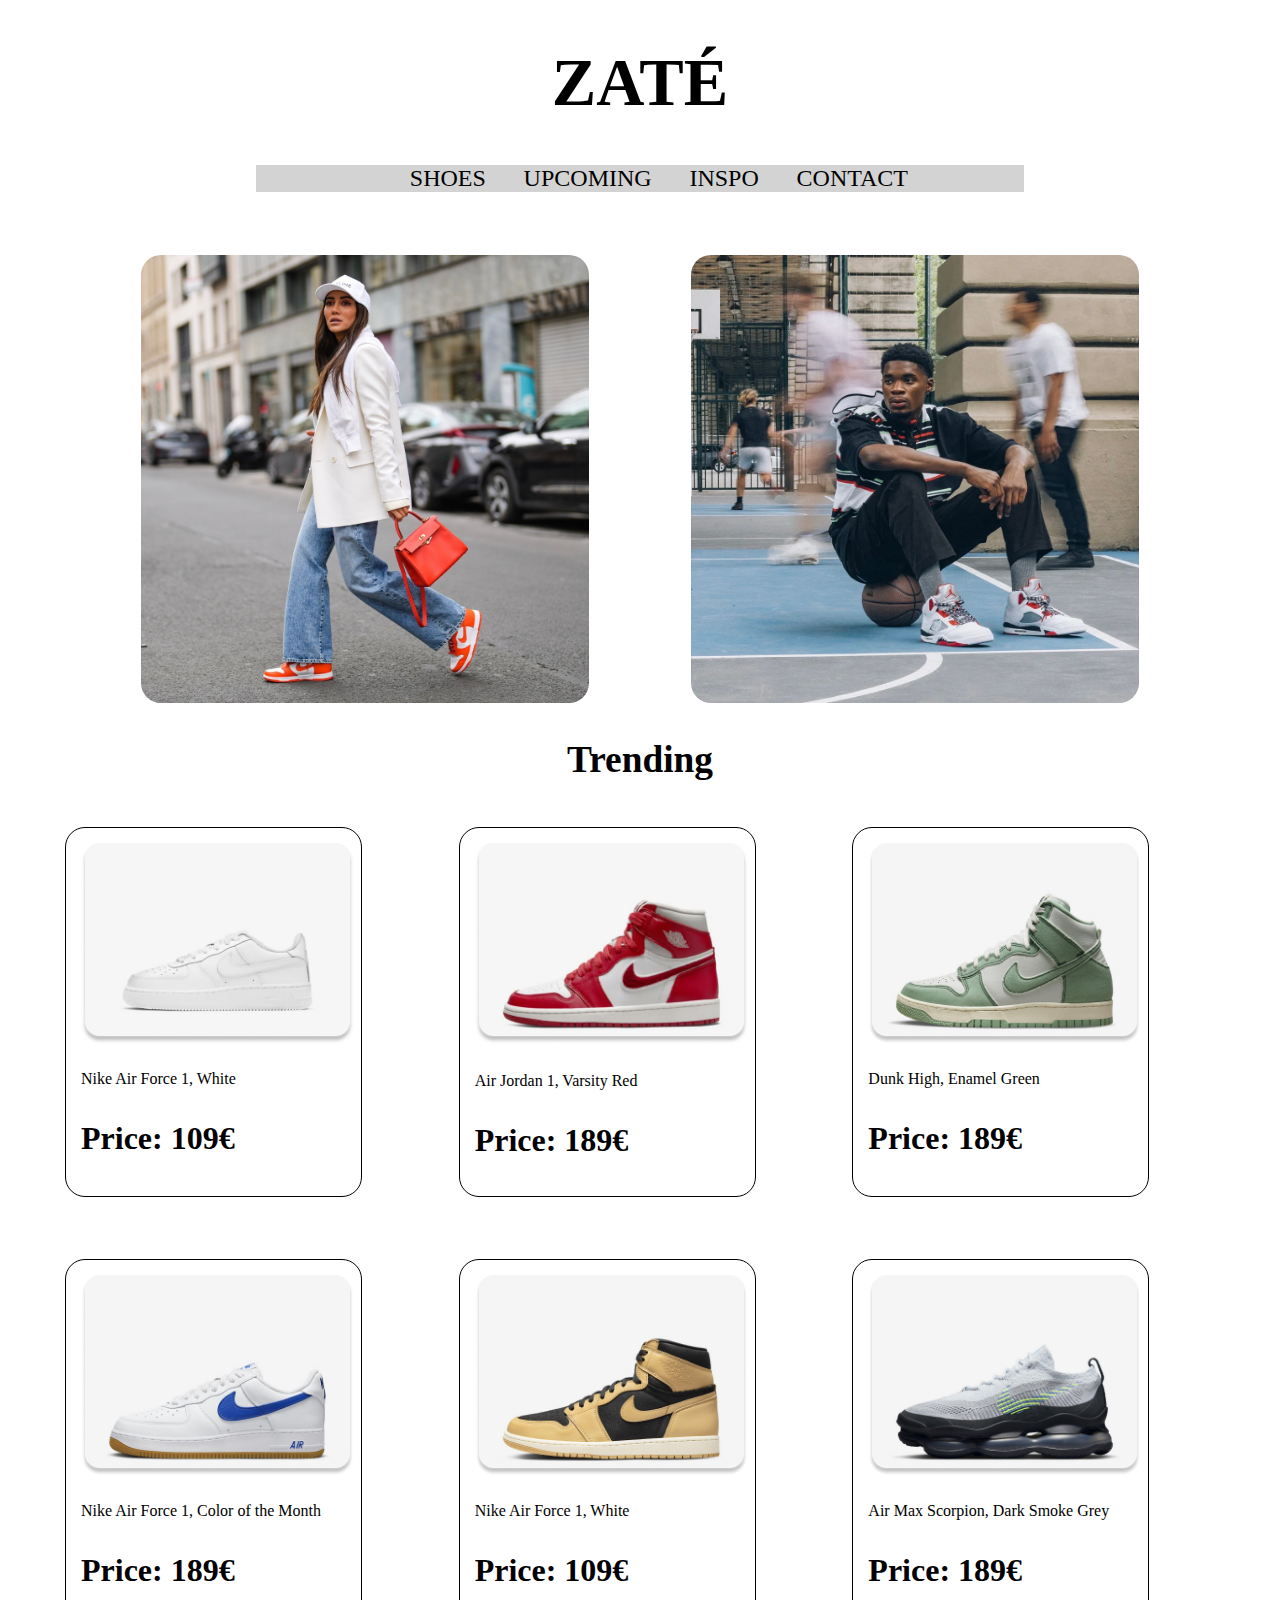
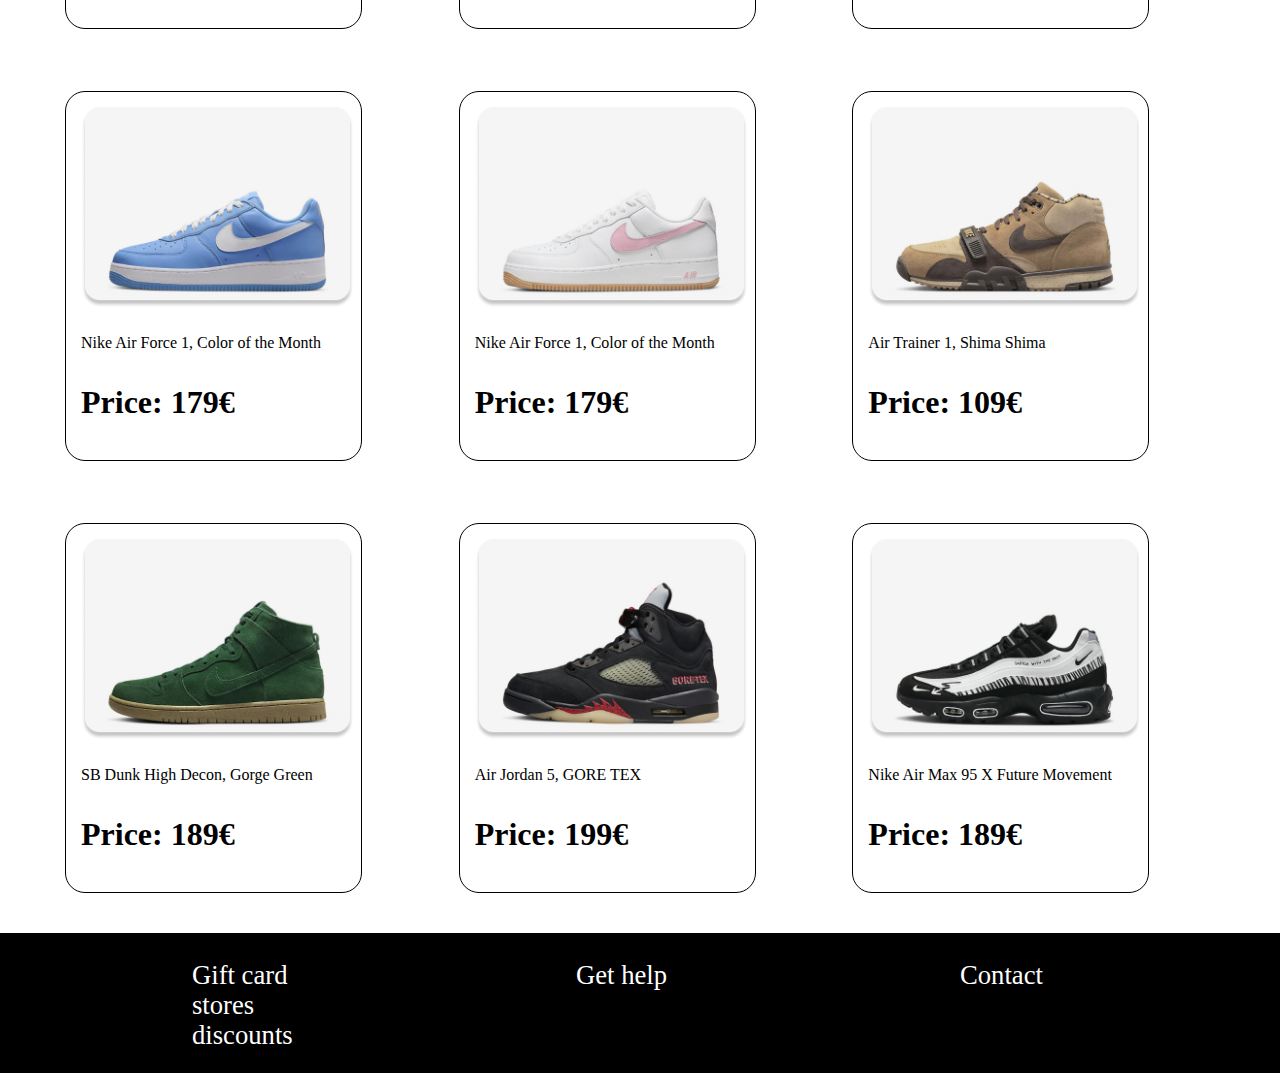
==== index.html @ 2c7d23a1 "Uploading Website" ====
<!DOCTYPE html>
<html lang="en">
  <head>
    <meta charset="UTF-8" />
    <meta http-equiv="X-UA-Compatible" content="IE=edge" />
    <meta name="viewport" content="width=device-width, initial-scale=1.0" />
    <link rel="stylesheet" href="css/index.css" />
    <link rel="stylesheet" href="css/querry.css" />
    <link rel="stylesheet" href="css/global.css" />
    <title>ZATÉ</title>
  </head>
  <body>
    <header>
      <nav>
        <h1 class="logo">ZATÉ</h1>
        <button class="hamburger" style="align-self: baseline">
          <div class="bar"></div>
        </button>
        <div class="navigationbar">
          <a href="#"> SHOES </a>
          <a href="#"> UPCOMING </a>
          <a href="#"> INSPO </a>
          <a href="contact.html"> CONTACT </a>
        </div>
      </nav>
    </header>
    <nav class="mobile-nav">
      <a href="#"> SHOES</a>
      <a href="#"> UPCOMING</a>
      <a href="#"> INSPO</a>
      <a href="contact.html"> CONTACT</a>
    </nav>

    <script>
      const menu_btn = document.querySelector(".hamburger");
      const mobile_menu = document.querySelector(".mobile-nav");

      menu_btn.addEventListener("click", function () {
        menu_btn.classList.toggle("is-active");
        mobile_menu.classList.toggle("is-active");
      });
    </script>

    <main>
      <section>
        <section class="menandwomen">
          <div class="hotpic1">
            <img src="./media/women.jpeg" alt="" class="women" />
          </div>
          <div class="hotpic2">
            <img src="./media/men.jpeg" alt="" class="men" />
          </div>
        </section>
      </section>

      <!--Shoe Section-->

      <h2 class="trending">Trending</h2>
      <div class="grid-container">
        <div class="shoe-card grid-item-1">
          <img
            src="./media/AirForce1White.jpg"
            alt="A profile picture of the Air Force 1 White shoes"
            style="width: 273px; height: 199"
          />
          <div class="Shoe-Title">
            <p>Nike Air Force 1, White</p>
          </div>
          <div class="Text-Price">
            <p>Price: 109€</p>
          </div>
        </div>
        <div class="shoe-card grid-item-2">
          <a href="detail.html">
            <img
              src="./media/AirJordanRed.jpg"
              alt="A profile picture of the Air Jordan Red shoes"
              style="width: 273px; height: 199"
            />
          </a>
          <div class="Shoe-Title">
            <p>Air Jordan 1, Varsity Red</p>
          </div>
          <div class="Text-Price">
            <p>Price: 189€</p>
          </div>
        </div>
        <div class="shoe-card grid-item-3">
          <img
            src="./media/DunkHigh.png"
            alt="A profile picture of the Dunk High, Enamel green shoes"
            style="width: 273px; height: 199"
          />
          <div class="Shoe-Title">
            <p>Dunk High, Enamel Green</p>
          </div>
          <div class="Text-Price">
            <p>Price: 189€</p>
          </div>
        </div>
        <div class="shoe-card grid-item-4">
          <img
            src="./media/Nike Air Force 1, Color of the Month.png"
            alt="A profile picture of the Nike Air Force 1, Color of the Month shoes"
            style="width: 273px; height: 199"
          />
          <div class="Shoe-Title">
            <p>Nike Air Force 1, Color of the Month</p>
          </div>
          <div class="Text-Price">
            <p>Price: 189€</p>
          </div>
        </div>
        <div class="shoe-card grid-item-5">
          <img
            src="./media/Air Jordan 1, Vanchetta Tan.png"
            alt="A profile picture of the Air Force 1 White shoes"
            style="width: 273px; height: 199"
          />
          <div class="Shoe-Title">
            <p>Nike Air Force 1, White</p>
          </div>
          <div class="Text-Price">
            <p>Price: 109€</p>
          </div>
        </div>
        <div class="shoe-card grid-item-6">
          <img
            src="./media/Air Max Scorpion, Dark Smoke Grey.png"
            alt="A profile picture of the Air Max Scorpion, Dark Smoke Grey shoes"
            style="width: 273px; height: 199"
          />
          <div class="Shoe-Title">
            <p>Air Max Scorpion, Dark Smoke Grey</p>
          </div>
          <div class="Text-Price">
            <p>Price: 189€</p>
          </div>
        </div>
        <div class="shoe-card grid-item-7">
          <img
            src="./media/Air Force 1, Color of the Month.png"
            alt="A profile picture of the Nike Air Force 1, Color of the Month shoes"
            style="width: 273px; height: 199"
          />
          <div class="Shoe-Title">
            <p>Nike Air Force 1, Color of the Month</p>
          </div>
          <div class="Text-Price">
            <p>Price: 179€</p>
          </div>
        </div>
        <div class="shoe-card grid-item-8">
          <img
            src="./media/Air Force 1, Color of the Month2.png"
            alt="A profile picture of the Nike Air Force 1, Color of the Month shoes"
            style="width: 273px; height: 199"
          />
          <div class="Shoe-Title">
            <p>Nike Air Force 1, Color of the Month</p>
          </div>
          <div class="Text-Price">
            <p>Price: 179€</p>
          </div>
        </div>
        <div class="shoe-card grid-item-9">
          <img
            src="./media/Air Trainer 1, Shima Shima.png"
            alt="A profile picture of the Air Trainer 1, Shima Shima shoes"
            style="width: 273px; height: 199"
          />
          <div class="Shoe-Title">
            <p>Air Trainer 1, Shima Shima</p>
          </div>
          <div class="Text-Price">
            <p>Price: 109€</p>
          </div>
        </div>
        <div class="shoe-card grid-item-10">
          <img
            src="./media/SB Dunk High Decon, Gorge Green.png"
            alt="A profile picture of the SB Dunk High Decon, Gorge Green shoes"
            style="width: 273px; height: 199"
          />
          <div class="Shoe-Title">
            <p>SB Dunk High Decon, Gorge Green</p>
          </div>
          <div class="Text-Price">
            <p>Price: 189€</p>
          </div>
        </div>
        <div class="shoe-card grid-item-11">
          <img
            src="./media/Air Jordan 5, GORE TEX.png"
            alt="A profile picture of the Air Jordan 5, GORE TEX shoes"
            style="width: 273px; height: 199"
          />
          <div class="Shoe-Title">
            <p>Air Jordan 5, GORE TEX</p>
          </div>
          <div class="Text-Price">
            <p>Price: 199€</p>
          </div>
        </div>
        <div class="shoe-card grid-item-12">
          <img
            src="./media/Nike Air Max 95 X Future Movement.png"
            alt="A profile picture of the Nike Air Max 95 X Future Movement shoes"
            style="width: 273px; height: 199"
          />
          <div class="Shoe-Title">
            <p>Nike Air Max 95 X Future Movement</p>
          </div>
          <div class="Text-Price">
            <p>Price: 189€</p>
          </div>
        </div>
      </div>
    </main>
    <footer>
      <div class="parent">
        <div class="div1"><p>Gift card</p></div>
        <div class="div2"><p>stores</p></div>
        <div class="div3"><p>discounts</p></div>
        <div class="div4"><p>Get help</p></div>
        <div class="div5"><p>Contact</p></div>
      </div>
    </footer>
  </body>
</html>
---- css/index.css ----
body {
    margin: 0px;
  }
  
  main {
    margin-left: 40px;
    margin-right: 40px;
  }
  /*Here is header and navigationbar*/
  
  nav {
    display: flex;
    flex-direction: column;
    justify-content: center;
    align-items: center;
  }
  
  .navigationbar {
    margin-bottom: 7vh;
    background-color: lightgrey;
    display: flex;
    justify-content: center;
    align-items: center;
    width: 60vw;
    text-indent: 1cm;
  }
  
  a {
    color: black;
    text-decoration: none;
    font-family: "Inria Serif";
    font-size: 18pt;
    transition: font-weight 0.2s;
  }
  
  a:hover {
    font-weight: bold;
    color: #0288d1;
  }
  
  .hamburger {
    position: relative;
    display: block;
    width: 45px;
    cursor: pointer;
    margin-left: 50px;
    margin-bottom: 50px;
    z-index: 100;
  
    appearance: none;
    background: none;
    outline: none;
    border: none;
  }
  
  .hamburger .bar,
  .hamburger:after,
  .hamburger:before {
    content: "";
    display: block;
    width: 100%;
    height: 5px;
    background-color: black;
    margin: 6px 0px;
    transition: 0.4s;
  }
  
  .hamburger.is-active:before {
    transform: rotate(-45deg) translate(-8px, 6px);
  }
  
  .hamburger.is-active:after {
    transform: rotate(45deg) translate(-9px, -8px);
  }
  
  .hamburger.is-active .bar {
    opacity: 0;
  }
  
  .mobile-nav {
    position: fixed;
    top: 0;
    right: 100%;
    width: 100%;
    min-height: 100vh;
    display: block;
    z-index: 98;
    background-color: white;
    padding-top: 120px;
    transition: 0.4s;
  }
  
  .mobile-nav.is-active {
    right: 0;
  }
  
  .mobile-nav a {
    display: block;
    width: 100%;
    max-width: 200px;
    margin: 0 auto 16px;
    text-align: center;
    padding: 12px 16px;
    background-color: lightgrey;
  
    color: black;
    text-decoration: none;
    font-family: "Inria Serif";
    font-size: 18pt;
  }
  
  .mobile-nav a:hover {
    font-weight: bold;
    color: #0288d1;
  }
  
  @media (max-width: 987px) {
    .navigationbar {
      display: none;
    }
  }
  
  @media (min-width: 986px) {
    .mobile-nav {
      display: none;
    }
  
    .hamburger {
      display: none;
    }
  }
  
  /* Here is hot right now section*/
  
  .trending {
    font-family: "Inria Serif";
    font-size: 28pt;
    text-align: center;
  }
  
  .menandwomen {
    display: flex;
    justify-content: space-evenly;
  }
  .hotpic1 .hotpic2 {
    -moz-outline-radius: 20;
  }
  
  .women {
    width: 35vw;
    height: 35vw;
    border-radius: 20px;
  }
  .men {
    width: 35vw;
    height: 35vw;
    border-radius: 20px;
  }
  
  /* Here is the Shoe Section */
  .grid-container {
    margin: 25px 10px;
    display: grid;
    grid-template-columns: 1fr 1fr 1fr 1fr;
    gap: 1px;
  }
  
  .Shoe-Title {
    font-family: "Inria Serif";
    font-size: 16px;
    text-align: left;
    margin-top: 22px;
    margin-bottom: 22px;
  }
  
  .shoe-card {
    position: absolute;
    width: 265px;
    height: 338px;
  
    padding: 15px 15px;
    background-color: white;
    border-color: black;
    border-style: solid;
    border-width: 1px;
    border-radius: 20px;
    margin: 15px;
    position: relative;
    overflow: hidden;
    text-align: center;
  }
  .Text-Price {
    margin-top: 22px;
    margin-bottom: 21px;
    font-weight: bold;
    font-family: "Inria Serif";
    font-size: 32px;
    text-align: left;
  }
---- css/querry.css ----
@media only screen and (min-width: 1280px) {
    .grid-container {
      row-gap: 2em;
      grid-template-columns: repeat(4, 1fr);
    }
    a {
      font-size: 19pt;
    }
    .box-container {
      row-gap: 2em;
      grid-template-columns: 50% 50%;
    }
  }
  
  @media only screen and (max-width: 1280px) {
    .grid-container {
      grid-template-columns: repeat(3, 1fr);
    }
    a {
      font-size: 18pt;
    }
    .box-container {
      row-gap: 2em;
    }
  }
  
  @media only screen and (max-width: 950px) {
    .grid-container {
      grid-template-columns: repeat(2, 1fr);
    }
    a {
      font-size: 17pt;
    }
    .box-container {
      row-gap: 2em;
      grid-template-columns: 100%;
    }
  }
  
  @media only screen and (max-width: 640px) {
    .grid-container {
      grid-template-columns: 1fr;
    }
    a {
      font-size: 16pt;
    }
    .box-container {
      row-gap: 2em;
      grid: template columns 100%;
    }
  }
---- css/global.css ----
.logo {
    font-size: 50pt;
    text-align: center;
    font-family: "Inria Serif";
  }
  
  
  /*Footer Section*/
  
  footer {
    width: 100%;
    height: 140px;
    background-color: black;
    font-size: 20pt;
    font-family: "Inria Serif";
    color: white;
  }
  
  .parent {
    display: grid;
    grid-template-columns: 15% 30% 30% 25%;
    grid-template-rows: 30px 30px 30px 50px;
    grid-column-gap: 0px;
    grid-row-gap: 0px;
  }
  
  .div1 {
    grid-area: 1 / 2 / 2 / 3;
  }
  .div2 {
    grid-area: 2 / 2 / 3 / 3;
  }
  .div3 {
    grid-area: 3 / 2 / 4 / 3;
  }
  .div4 {
    grid-area: 1 / 3 / 2 / 4;
  }
  .div5 {
    grid-area: 1 / 4 / 2 / 5;
  }
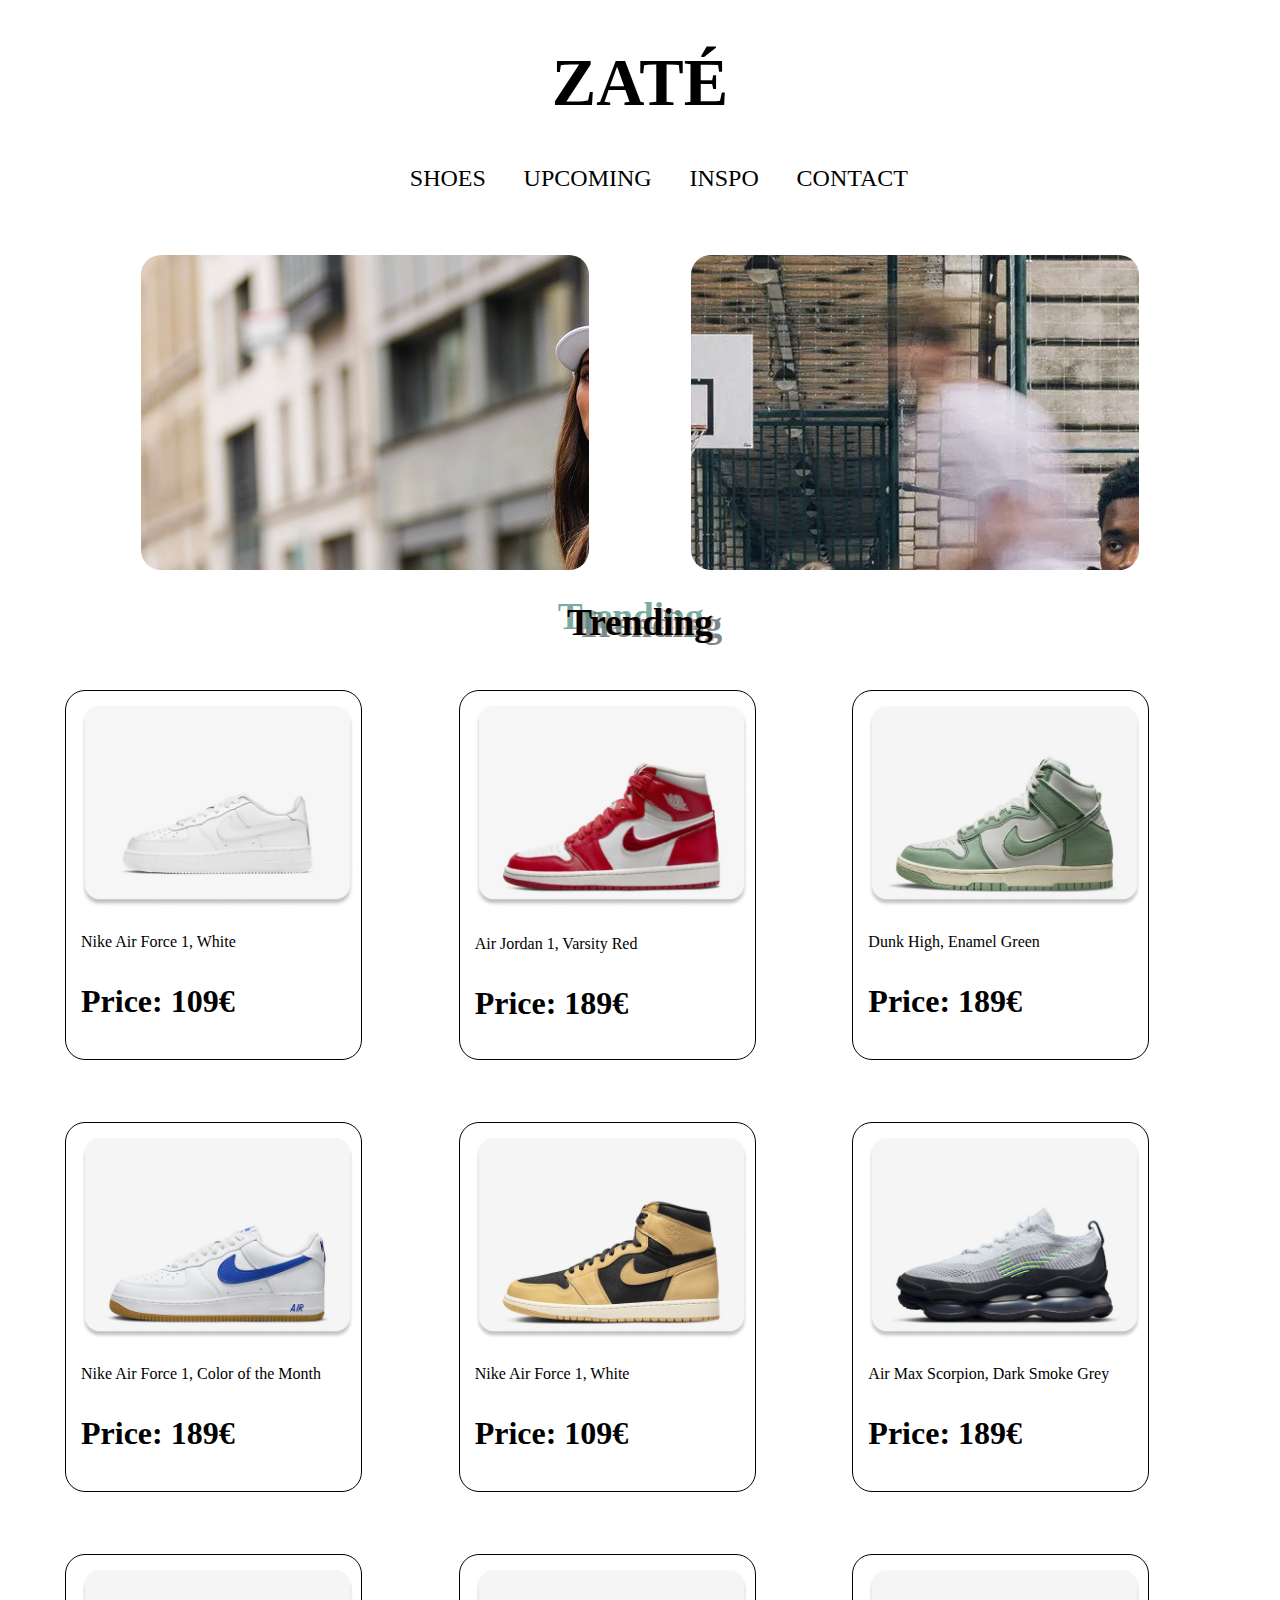
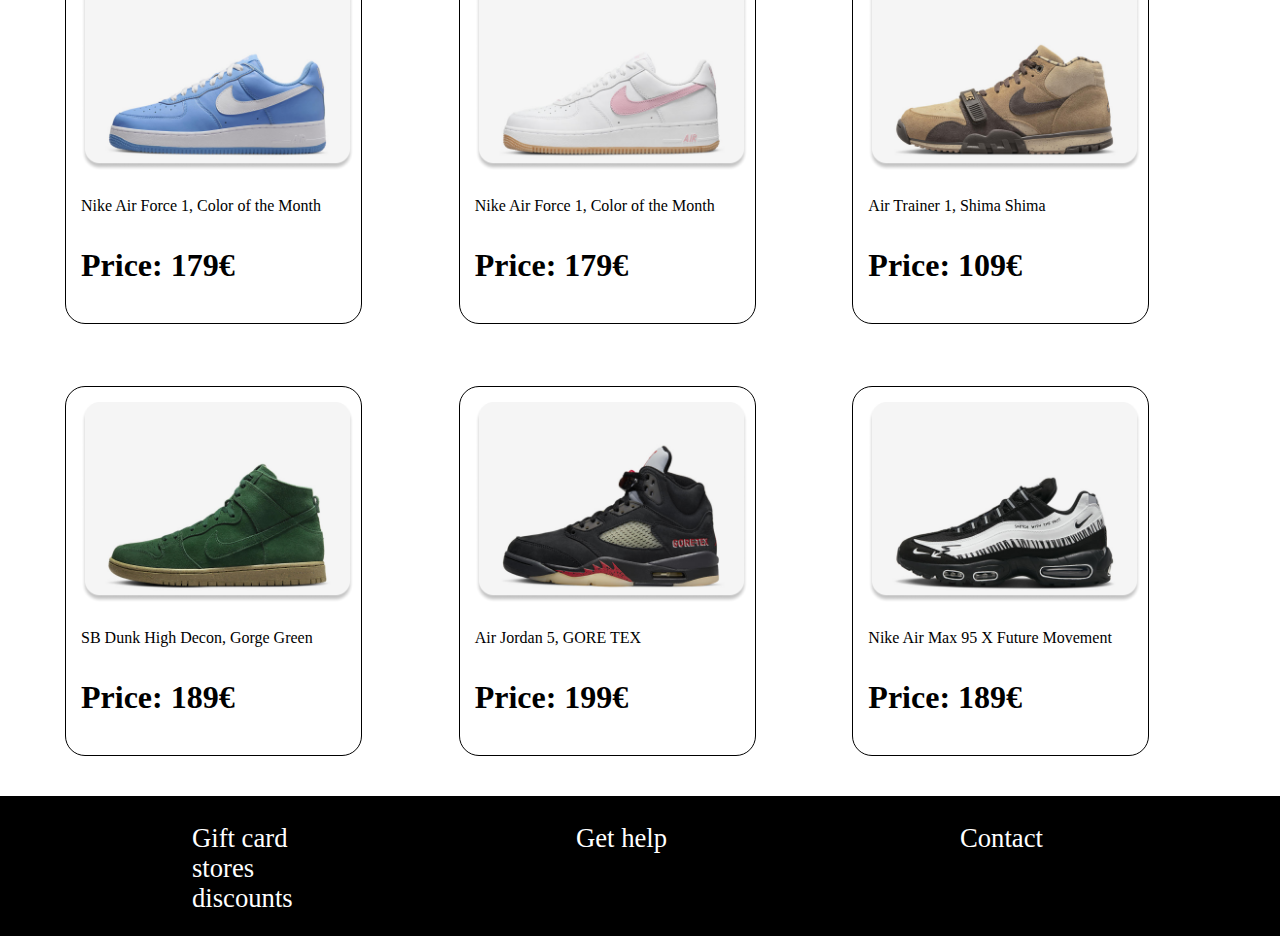
==== commit 862b3eb9: "ow" ====
--- a/index.html
+++ b/index.html
@@ -45,10 +45,10 @@
       <section>
         <section class="menandwomen">
           <div class="hotpic1">
-            <img src="./media/women.jpeg" alt="" class="women" />
+            <div class="womean"></div>
           </div>
           <div class="hotpic2">
-            <img src="./media/men.jpeg" alt="" class="men" />
+            <div class="mean"></div>
           </div>
         </section>
       </section>
--- a/css/index.css
+++ b/css/index.css
@@ -1,200 +1,288 @@
 body {
-    margin: 0px;
-  }
-  
-  main {
-    margin-left: 40px;
-    margin-right: 40px;
-  }
-  /*Here is header and navigationbar*/
-  
-  nav {
-    display: flex;
-    flex-direction: column;
-    justify-content: center;
-    align-items: center;
-  }
-  
+  margin: 0px;
+}
+
+main {
+  margin-left: 40px;
+  margin-right: 40px;
+}
+/*Here is header and navigationbar*/
+
+nav {
+  display: flex;
+  flex-direction: column;
+  justify-content: center;
+  align-items: center;
+}
+
+.navigationbar {
+  margin-bottom: 7vh;
+  background-color: white;
+  display: flex;
+  justify-content: center;
+  align-items: center;
+  width: 60vw;
+  text-indent: 1cm;
+}
+
+a {
+  color: black;
+  text-decoration: none;
+  font-family: "Inria Serif";
+  font-size: 18pt;
+  transition: font-weight 0.2s;
+}
+
+a:hover {
+  font-weight: bold;
+  color: #0288d1;
+}
+
+.hamburger {
+  position: relative;
+  display: block;
+  width: 45px;
+  cursor: pointer;
+  margin-left: 50px;
+  margin-bottom: 50px;
+  z-index: 100;
+
+  appearance: none;
+  background: none;
+  outline: none;
+  border: none;
+}
+
+.hamburger .bar,
+.hamburger:after,
+.hamburger:before {
+  content: "";
+  display: block;
+  width: 100%;
+  height: 5px;
+  background-color: black;
+  margin: 6px 0px;
+  transition: 0.4s;
+}
+
+.hamburger.is-active:before {
+  transform: rotate(-45deg) translate(-8px, 6px);
+}
+
+.hamburger.is-active:after {
+  transform: rotate(45deg) translate(-9px, -8px);
+}
+
+.hamburger.is-active .bar {
+  opacity: 0;
+}
+
+.mobile-nav {
+  position: fixed;
+  top: 0;
+  right: 100%;
+  width: 100%;
+  min-height: 100vh;
+  display: block;
+  z-index: 98;
+  background-color: white;
+  padding-top: 120px;
+  transition: 0.4s;
+}
+
+.mobile-nav.is-active {
+  right: 0;
+}
+
+.mobile-nav a {
+  display: block;
+  width: 100%;
+  max-width: 200px;
+  margin: 0 auto 16px;
+  text-align: center;
+  padding: 12px 16px;
+  background-color: white;
+
+  color: black;
+  text-decoration: none;
+  font-family: "Inria Serif";
+  font-size: 18pt;
+}
+
+.mobile-nav a:hover {
+  font-weight: bold;
+  color: #0288d1;
+}
+
+@media (max-width: 987px) {
   .navigationbar {
-    margin-bottom: 7vh;
-    background-color: lightgrey;
-    display: flex;
-    justify-content: center;
-    align-items: center;
-    width: 60vw;
-    text-indent: 1cm;
-  }
-  
-  a {
-    color: black;
-    text-decoration: none;
-    font-family: "Inria Serif";
-    font-size: 18pt;
-    transition: font-weight 0.2s;
-  }
-  
-  a:hover {
-    font-weight: bold;
-    color: #0288d1;
-  }
-  
+    display: none;
+  }
+}
+
+@media (min-width: 988px) {
+  .mobile-nav {
+    display: none;
+  }
+
   .hamburger {
-    position: relative;
-    display: block;
-    width: 45px;
-    cursor: pointer;
-    margin-left: 50px;
-    margin-bottom: 50px;
-    z-index: 100;
-  
-    appearance: none;
-    background: none;
-    outline: none;
-    border: none;
-  }
-  
-  .hamburger .bar,
-  .hamburger:after,
-  .hamburger:before {
-    content: "";
-    display: block;
-    width: 100%;
-    height: 5px;
-    background-color: black;
-    margin: 6px 0px;
-    transition: 0.4s;
-  }
-  
-  .hamburger.is-active:before {
-    transform: rotate(-45deg) translate(-8px, 6px);
-  }
-  
-  .hamburger.is-active:after {
-    transform: rotate(45deg) translate(-9px, -8px);
-  }
-  
-  .hamburger.is-active .bar {
-    opacity: 0;
-  }
-  
-  .mobile-nav {
-    position: fixed;
-    top: 0;
-    right: 100%;
-    width: 100%;
-    min-height: 100vh;
-    display: block;
-    z-index: 98;
-    background-color: white;
-    padding-top: 120px;
-    transition: 0.4s;
-  }
-  
-  .mobile-nav.is-active {
-    right: 0;
-  }
-  
-  .mobile-nav a {
-    display: block;
-    width: 100%;
-    max-width: 200px;
-    margin: 0 auto 16px;
-    text-align: center;
-    padding: 12px 16px;
-    background-color: lightgrey;
-  
-    color: black;
-    text-decoration: none;
-    font-family: "Inria Serif";
-    font-size: 18pt;
-  }
-  
-  .mobile-nav a:hover {
-    font-weight: bold;
-    color: #0288d1;
-  }
-  
-  @media (max-width: 987px) {
-    .navigationbar {
-      display: none;
-    }
-  }
-  
-  @media (min-width: 986px) {
-    .mobile-nav {
-      display: none;
-    }
-  
-    .hamburger {
-      display: none;
-    }
-  }
-  
-  /* Here is hot right now section*/
-  
-  .trending {
-    font-family: "Inria Serif";
-    font-size: 28pt;
-    text-align: center;
-  }
-  
-  .menandwomen {
-    display: flex;
-    justify-content: space-evenly;
-  }
-  .hotpic1 .hotpic2 {
-    -moz-outline-radius: 20;
-  }
-  
-  .women {
-    width: 35vw;
-    height: 35vw;
-    border-radius: 20px;
-  }
-  .men {
-    width: 35vw;
-    height: 35vw;
-    border-radius: 20px;
-  }
-  
-  /* Here is the Shoe Section */
-  .grid-container {
-    margin: 25px 10px;
-    display: grid;
-    grid-template-columns: 1fr 1fr 1fr 1fr;
-    gap: 1px;
-  }
-  
-  .Shoe-Title {
-    font-family: "Inria Serif";
-    font-size: 16px;
-    text-align: left;
-    margin-top: 22px;
-    margin-bottom: 22px;
-  }
-  
-  .shoe-card {
-    position: absolute;
-    width: 265px;
-    height: 338px;
-  
-    padding: 15px 15px;
-    background-color: white;
-    border-color: black;
-    border-style: solid;
-    border-width: 1px;
-    border-radius: 20px;
-    margin: 15px;
-    position: relative;
-    overflow: hidden;
-    text-align: center;
-  }
-  .Text-Price {
-    margin-top: 22px;
-    margin-bottom: 21px;
-    font-weight: bold;
-    font-family: "Inria Serif";
-    font-size: 32px;
-    text-align: left;
-  }
-  +    display: none;
+  }
+}
+
+/* Here is hot right now section*/
+
+.trending {
+  font-family: "Inria Serif";
+  font-size: 28pt;
+  text-align: center;
+  text-shadow: 0.05em 0 0 rgba(208, 148, 122, 0.75),
+    -0.25em -0.15em 0 rgba(81, 144, 133, 0.75),
+    0.25em 0.05em 0 rgba(79, 96, 104, 0.75);
+
+  animation: trendingGlitch 1500ms infinite;
+}
+
+@keyframes trendingGlitch {
+  0% {
+    text-shadow: 0.1em 0 0 rgba(208, 148, 122, 0.75),
+      -0.05em -0.1em 0 rgba(81, 144, 133, 0.75),
+      -0.05em 0.1em 0 rgba(79, 96, 104, 0.75);
+  }
+  14% {
+    text-shadow: 0.1em 0 0 rgba(208, 148, 122, 0.75),
+      -0.05em -0.1em 0 rgba(81, 144, 133, 0.75),
+      -0.05em 0.1em 0 rgba(79, 96, 104, 0.75);
+  }
+  15% {
+    text-shadow: -0.1em -0.05em 0 rgba(208, 148, 122, 0.75),
+      0.05em 0.05em 0 rgba(81, 144, 133, 0.75),
+      -0.1em -0.1em 0 rgba(79, 96, 104, 0.75);
+  }
+  49% {
+    text-shadow: -0.1em -0.05em 0 rgba(208, 148, 122, 0.75),
+      0.05em 0.05em 0 rgba(81, 144, 133, 0.75),
+      -0.1em -0.1em 0 rgba(79, 96, 104, 0.75);
+  }
+  50% {
+    text-shadow: 0.05em 0.1em 0 rgba(208, 148, 122, 0.75),
+      0.1em 0em 0 rgba(81, 144, 133, 0.75), 0 -0.1em 0 rgba(79, 96, 104, 0.75);
+  }
+  99% {
+    text-shadow: 0.05em 0.1em 0 rgba(208, 148, 122, 0.75),
+      0.1em 0em 0 rgba(81, 144, 133, 0.75), 0 -0.1em 0 rgba(79, 96, 104, 0.75);
+  }
+  100% {
+    text-shadow: -0.05em 0.1em 0 rgba(208, 148, 122, 0.75),
+      0.1em 0 0 rgba(81, 144, 133, 0.75), 0 -0.1em 0 rgba(79, 96, 104, 0.75);
+  }
+}
+
+.menandwomen {
+  display: flex;
+  justify-content: space-evenly;
+}
+.hotpic1 {
+  -moz-outline-radius: 20;
+  background: url(/media/women.jpeg);
+  animation: slideWoman 10s infinite;
+  width: 35vw;
+  height: 35vh;
+  border-radius: 20px;
+}
+.hotpic2 {
+  -moz-outline-radius: 20;
+  background: url(/media/men.jpeg);
+  animation: slideMan 10s infinite;
+  width: 35vw;
+  height: 35vh;
+  border-radius: 20px;
+}
+
+.woman {
+  width: 35vw;
+  height: 35vh;
+  border-radius: 20px;
+  animation: slideWoman 10s infinite;
+  animation-iteration-count: infinite;
+}
+
+.man {
+  width: 35vw;
+  height: 35vh;
+  border-radius: 20px;
+  animation: slideMan 10s infinite;
+  animation-iteration-count: infinite;
+}
+
+@keyframes slideWoman {
+  0% {
+    background: url(/media/woman.jpeg);
+    background-size: calc(50vh 35vw);
+  }
+  50% {
+    background: url(/media/woman2.jpeg);
+    background-size: calc(50vh 35vw);
+  }
+  100% {
+    background-image: url(/media/woman3.jpeg);
+    background-size: calc(50vh 35vw);
+  }
+}
+
+@keyframes slideMan {
+  0% {
+    background-image: url(/media/man.jpeg);
+    background-size: calc(50vh 35vw);
+  }
+  50% {
+    background-image: url(/media/man2.jpeg);
+    background-size: calc(50vh 35vw);
+  }
+  100% {
+    background-image: url(/media/man3.jpeg);
+    background-size: calc(50vh 35vw);
+  }
+}
+
+/* Here is the Shoe Section */
+.grid-container {
+  margin: 25px 10px;
+  display: grid;
+  grid-template-columns: 1fr 1fr 1fr 1fr;
+  justify-content: center;
+  gap: 1px;
+}
+
+.Shoe-Title {
+  font-family: "Inria Serif";
+  font-size: 16px;
+  text-align: left;
+  margin-top: 22px;
+  margin-bottom: 22px;
+}
+
+.shoe-card {
+  position: absolute;
+  width: 265px;
+  height: 338px;
+
+  padding: 15px 15px;
+  background-color: white;
+  border-color: black;
+  border-style: solid;
+  border-width: 1px;
+  border-radius: 20px;
+  margin: 15px;
+  position: relative;
+  overflow: hidden;
+  text-align: center;
+}
+.Text-Price {
+  margin-top: 22px;
+  margin-bottom: 21px;
+  font-weight: bold;
+  font-family: "Inria Serif";
+  font-size: 32px;
+  text-align: left;
+}
--- a/css/querry.css
+++ b/css/querry.css
@@ -1,52 +1,59 @@
 @media only screen and (min-width: 1280px) {
-    .grid-container {
-      row-gap: 2em;
-      grid-template-columns: repeat(4, 1fr);
-    }
-    a {
-      font-size: 19pt;
-    }
-    .box-container {
-      row-gap: 2em;
-      grid-template-columns: 50% 50%;
-    }
+  .grid-container {
+    row-gap: 2em;
+    grid-template-columns: repeat(4, 1fr);
   }
-  
-  @media only screen and (max-width: 1280px) {
-    .grid-container {
-      grid-template-columns: repeat(3, 1fr);
-    }
-    a {
-      font-size: 18pt;
-    }
-    .box-container {
-      row-gap: 2em;
-    }
+  .box-container {
+    row-gap: 2em;
+    grid-template-columns: 50% 50%;
   }
-  
-  @media only screen and (max-width: 950px) {
-    .grid-container {
-      grid-template-columns: repeat(2, 1fr);
-    }
-    a {
-      font-size: 17pt;
-    }
-    .box-container {
-      row-gap: 2em;
-      grid-template-columns: 100%;
-    }
+  .buttonnn {
+    width: 20%;
+    height: 2%;
+    margin: 20px 0% 1% 60%;
   }
-  
-  @media only screen and (max-width: 640px) {
-    .grid-container {
-      grid-template-columns: 1fr;
-    }
-    a {
-      font-size: 16pt;
-    }
-    .box-container {
-      row-gap: 2em;
-      grid: template columns 100%;
-    }
+}
+
+@media only screen and (max-width: 1280px) {
+  .grid-container {
+    grid-template-columns: repeat(3, 1fr);
   }
-  +  .box-container {
+    row-gap: 2em;
+  }
+  .buttonnn {
+    width: 20%;
+    height: 2%;
+    margin: 20px 0% 1% 60%;
+  }
+}
+
+@media only screen and (max-width: 950px) {
+  .grid-container {
+    grid-template-columns: repeat(2, 1fr);
+  }
+  .box-container {
+    row-gap: 2em;
+    grid-template-columns: 100%;
+  }
+  .buttonnn {
+    width: 40%;
+    height: 4%;
+    margin: 20px 0% 1% 60%;
+  }
+}
+
+@media only screen and (max-width: 640px) {
+  .grid-container {
+    grid-template-columns: 1fr;
+  }
+  .box-container {
+    row-gap: 2em;
+    grid: template columns 100%;
+  }
+  .buttonnn {
+    width: 40%;
+    height: 4%;
+    margin: 20px 0% 1% 60%;
+  }
+}
--- a/css/global.css
+++ b/css/global.css
@@ -1,42 +1,40 @@
 .logo {
-    font-size: 50pt;
-    text-align: center;
-    font-family: "Inria Serif";
-  }
-  
-  
-  /*Footer Section*/
-  
-  footer {
-    width: 100%;
-    height: 140px;
-    background-color: black;
-    font-size: 20pt;
-    font-family: "Inria Serif";
-    color: white;
-  }
-  
-  .parent {
-    display: grid;
-    grid-template-columns: 15% 30% 30% 25%;
-    grid-template-rows: 30px 30px 30px 50px;
-    grid-column-gap: 0px;
-    grid-row-gap: 0px;
-  }
-  
-  .div1 {
-    grid-area: 1 / 2 / 2 / 3;
-  }
-  .div2 {
-    grid-area: 2 / 2 / 3 / 3;
-  }
-  .div3 {
-    grid-area: 3 / 2 / 4 / 3;
-  }
-  .div4 {
-    grid-area: 1 / 3 / 2 / 4;
-  }
-  .div5 {
-    grid-area: 1 / 4 / 2 / 5;
-  }
-  +  font-size: 50pt;
+  text-align: center;
+  font-family: "Inria Serif";
+}
+
+/*Footer Section*/
+
+footer {
+  width: 100%;
+  height: 140px;
+  background-color: black;
+  font-size: 20pt;
+  font-family: "Inria Serif";
+  color: white;
+}
+
+.parent {
+  display: grid;
+  grid-template-columns: 15% 30% 30% 25%;
+  grid-template-rows: 30px 30px 30px 50px;
+  grid-column-gap: 0px;
+  grid-row-gap: 0px;
+}
+
+.div1 {
+  grid-area: 1 / 2 / 2 / 3;
+}
+.div2 {
+  grid-area: 2 / 2 / 3 / 3;
+}
+.div3 {
+  grid-area: 3 / 2 / 4 / 3;
+}
+.div4 {
+  grid-area: 1 / 3 / 2 / 4;
+}
+.div5 {
+  grid-area: 1 / 4 / 2 / 5;
+}
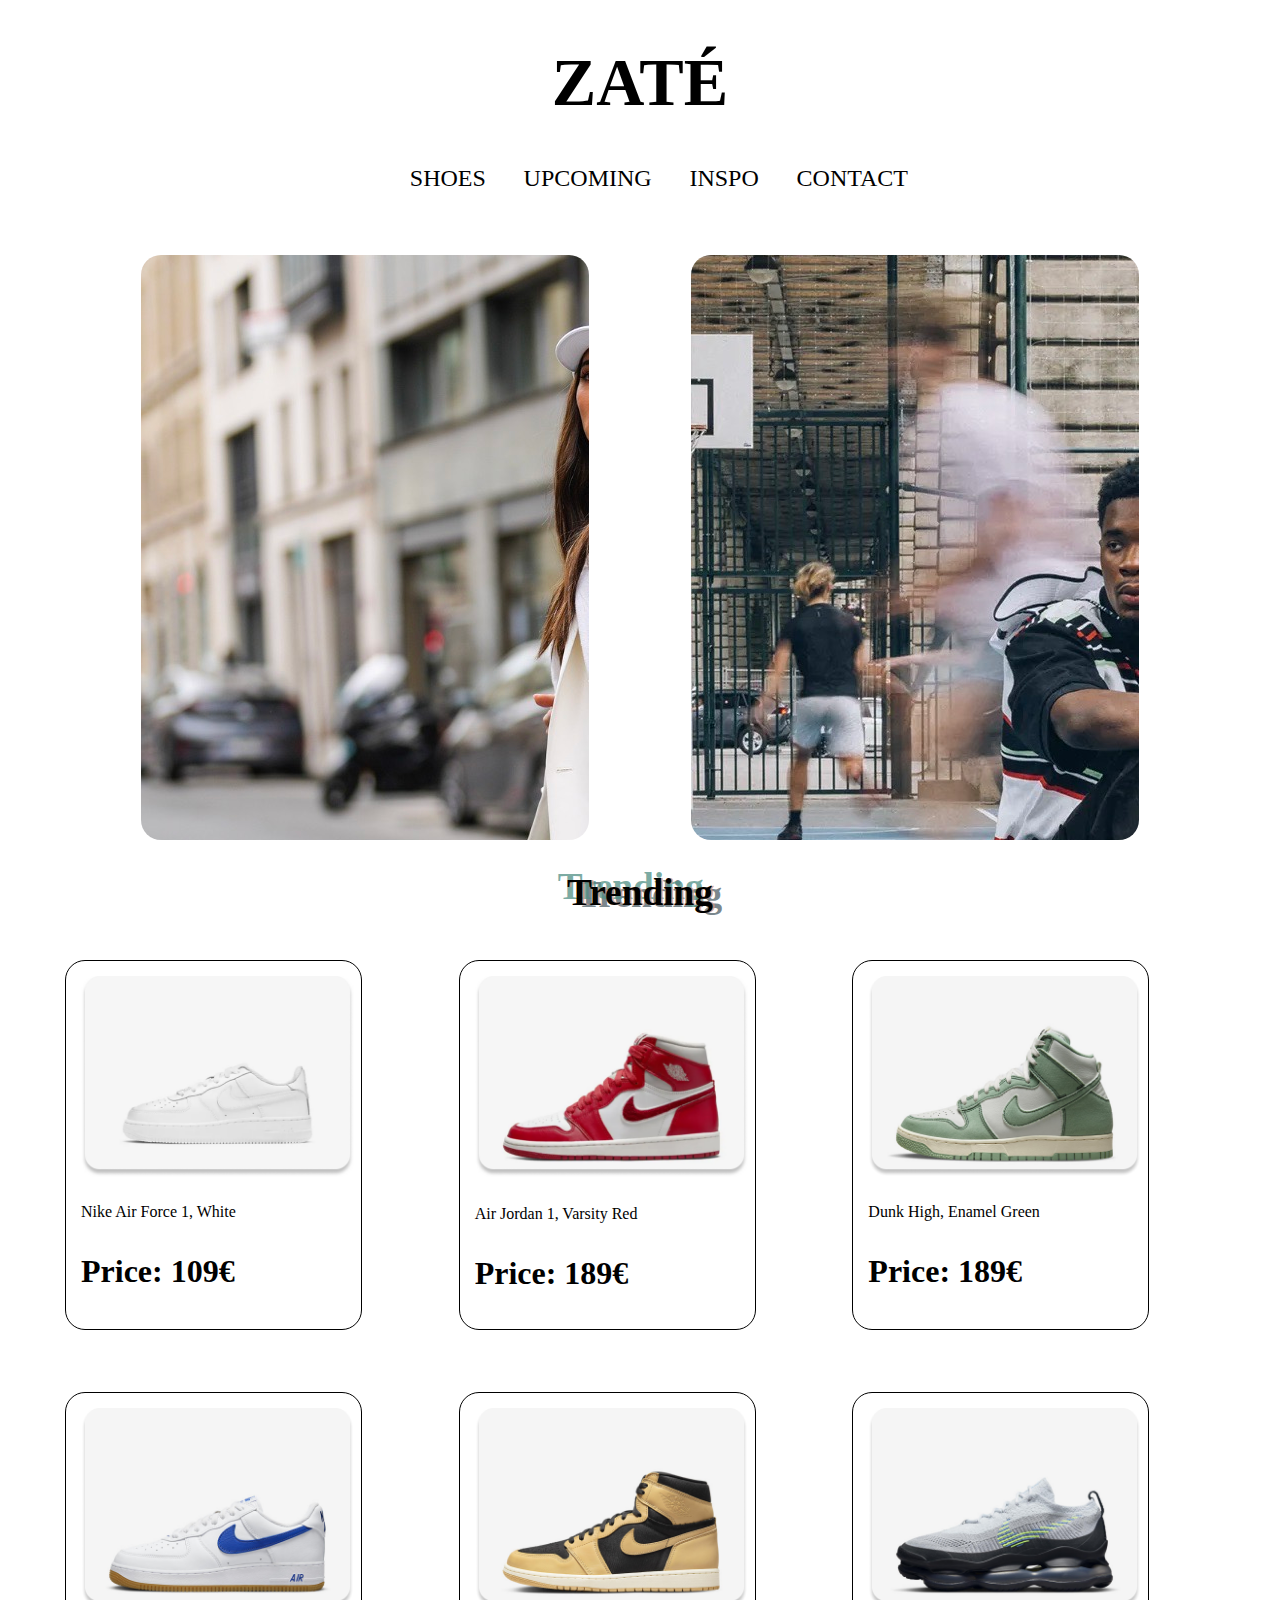
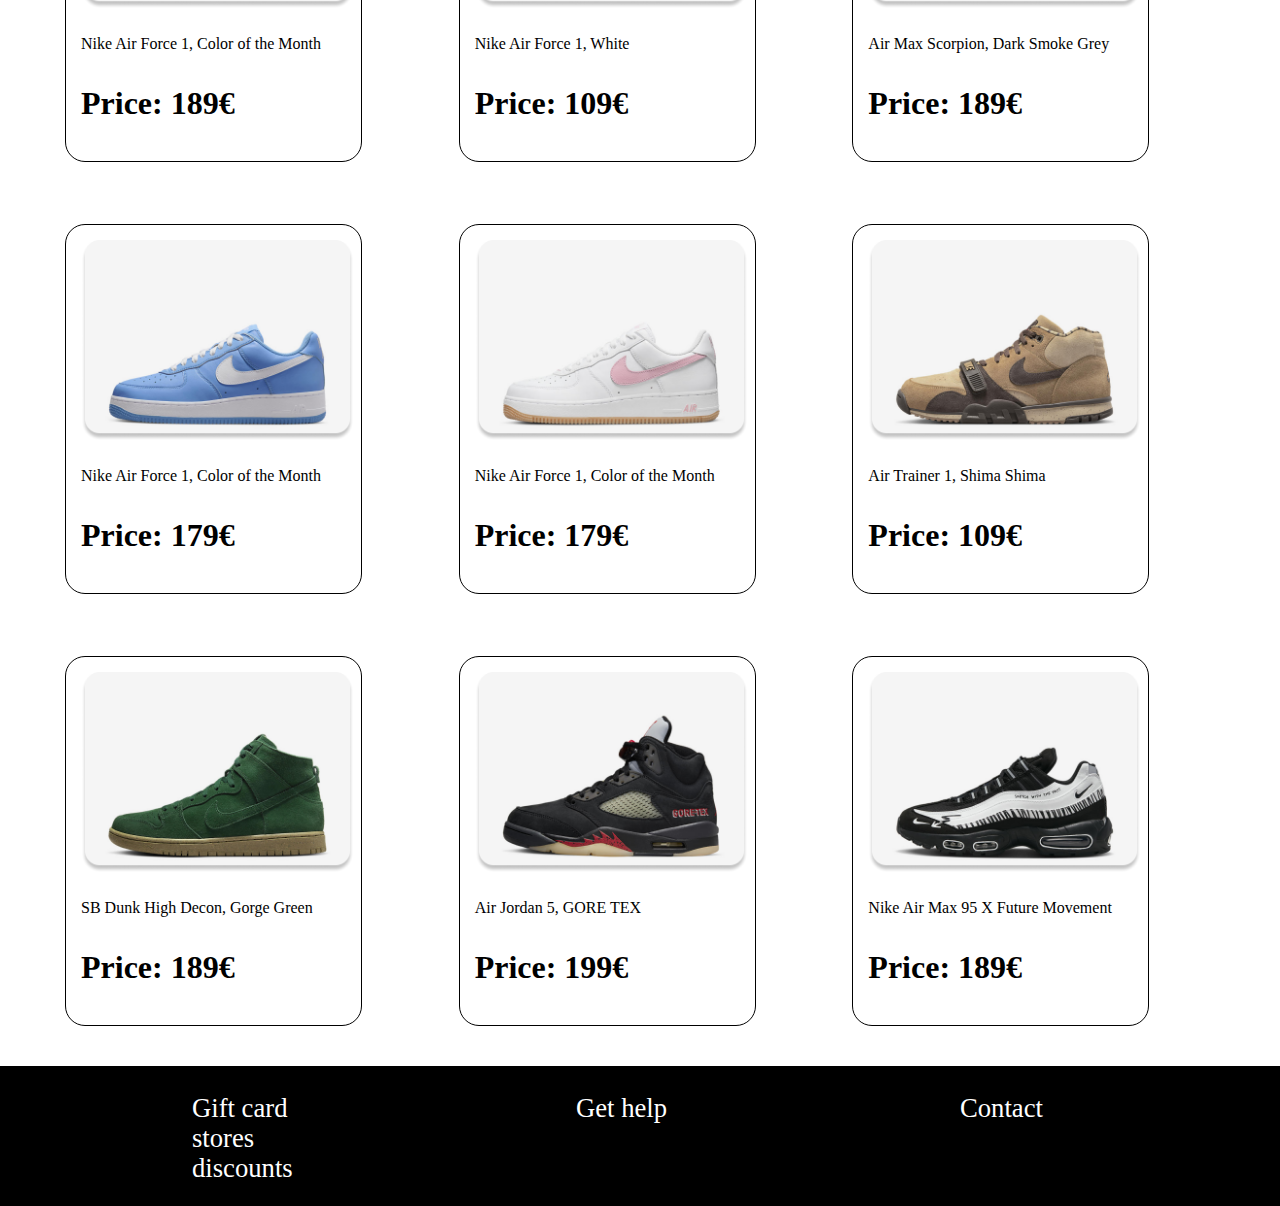
==== commit 9dd375bd: "kinda last" ====
--- a/index.html
+++ b/index.html
@@ -42,15 +42,13 @@
     </script>
 
     <main>
-      <section>
-        <section class="menandwomen">
-          <div class="hotpic1">
-            <div class="womean"></div>
-          </div>
-          <div class="hotpic2">
-            <div class="mean"></div>
-          </div>
-        </section>
+      <section class="menandwomen">
+        <div class="hotpic1">
+          <div class="woman"></div>
+        </div>
+        <div class="hotpic2">
+          <div class="man"></div>
+        </div>
       </section>
 
       <!--Shoe Section-->
--- a/css/index.css
+++ b/css/index.css
@@ -182,66 +182,81 @@
   display: flex;
   justify-content: space-evenly;
 }
+.menandwomen img {
+  object-fit: cover;
+}
 .hotpic1 {
   -moz-outline-radius: 20;
   background: url(/media/women.jpeg);
   animation: slideWoman 10s infinite;
   width: 35vw;
-  height: 35vh;
+  height: 65vh;
+  object-fit: cover;
   border-radius: 20px;
 }
 .hotpic2 {
   -moz-outline-radius: 20;
   background: url(/media/men.jpeg);
   animation: slideMan 10s infinite;
+  height: 65vh;
   width: 35vw;
-  height: 35vh;
+  object-fit: cover;
   border-radius: 20px;
 }
 
 .woman {
   width: 35vw;
-  height: 35vh;
-  border-radius: 20px;
-  animation: slideWoman 10s infinite;
-  animation-iteration-count: infinite;
+  border-radius: 20px;
+  animation: slideWoman 1s infinite;
+  object-fit: cover;
 }
 
 .man {
   width: 35vw;
-  height: 35vh;
   border-radius: 20px;
   animation: slideMan 10s infinite;
-  animation-iteration-count: infinite;
+  object-fit: cover;
 }
 
 @keyframes slideWoman {
   0% {
-    background: url(/media/woman.jpeg);
-    background-size: calc(50vh 35vw);
+    background-image: url(/media/women.jpeg);
+    background-size: calc(50vh 35vw);
+    background-size: cover;
+    background-repeat: no-repeat;
   }
   50% {
-    background: url(/media/woman2.jpeg);
-    background-size: calc(50vh 35vw);
+    background-image: url(/media/woman2.jpeg);
+    background-size: calc(50vh 35vw);
+    background-size: cover;
+    background-repeat: no-repeat;
   }
   100% {
     background-image: url(/media/woman3.jpeg);
     background-size: calc(50vh 35vw);
+    background-size: cover;
+    background-repeat: no-repeat;
   }
 }
 
 @keyframes slideMan {
   0% {
-    background-image: url(/media/man.jpeg);
-    background-size: calc(50vh 35vw);
+    background-image: url(/media/men.jpeg);
+    background-size: calc(50vh 35vw);
+    background-size: cover;
+    background-repeat: no-repeat;
   }
   50% {
     background-image: url(/media/man2.jpeg);
     background-size: calc(50vh 35vw);
+    background-repeat: no-repeat;
+    background-size: cover;
   }
   100% {
     background-image: url(/media/man3.jpeg);
     background-size: calc(50vh 35vw);
+    background-repeat: no-repeat;
+    background-size: cover;
   }
 }
 
--- a/css/querry.css
+++ b/css/querry.css
@@ -12,6 +12,15 @@
     height: 2%;
     margin: 20px 0% 1% 60%;
   }
+  .sizes {
+    grid-template-columns: repeat(8, 1fr);
+  }
+  .texttt {
+    font-size: 2.5vw;
+  }
+  .customer-grid {
+    grid-template-columns: 1fr 1fr;
+  }
 }
 
 @media only screen and (max-width: 1280px) {
@@ -25,6 +34,15 @@
     width: 20%;
     height: 2%;
     margin: 20px 0% 1% 60%;
+  }
+  .sizes {
+    grid-template-columns: repeat(8, 1fr);
+  }
+  .texttt {
+    font-size: 2.5vw;
+  }
+  .customer-grid {
+    grid-template-columns: 1fr 1fr;
   }
 }
 
@@ -41,6 +59,15 @@
     height: 4%;
     margin: 20px 0% 1% 60%;
   }
+  .sizes {
+    grid-template-columns: repeat(8, 1fr);
+  }
+  .texttt {
+    font-size: 2.5vw;
+  }
+  .customer-grid {
+    grid-template-columns: 1fr 1fr;
+  }
 }
 
 @media only screen and (max-width: 640px) {
@@ -56,4 +83,46 @@
     height: 4%;
     margin: 20px 0% 1% 60%;
   }
+  .sizes {
+    grid-template-columns: repeat(4, 1fr);
+  }
+  .texttt {
+    font-size: 4.5vw;
+  }
+  .customer-grid {
+    grid-template-columns: 1fr;
+  }
+  form {
+    width: 100%;
+    box-sizing: border-box;
+  }
+  .Name-and-Surname {
+    display: block;
+    box-sizing: border-box;
+  }
+  .Email-Phone {
+    display: block;
+    box-sizing: border-box;
+  }
+  .Date-and-CVV {
+    display: block;
+    box-sizing: border-box;
+  }
+  .big-box {
+    height: 54px;
+    border-radius: 10px;
+    width: 320px;
+    margin-top: 22px;
+    margin-bottom: 22px;
+  }
+  .small-box {
+    height: 54px;
+    border-radius: 10px;
+    width: 160px;
+    margin-top: 22px;
+    margin-bottom: 22px;
+  }
+  .done {
+    margin-left: 50px;
+  }
 }
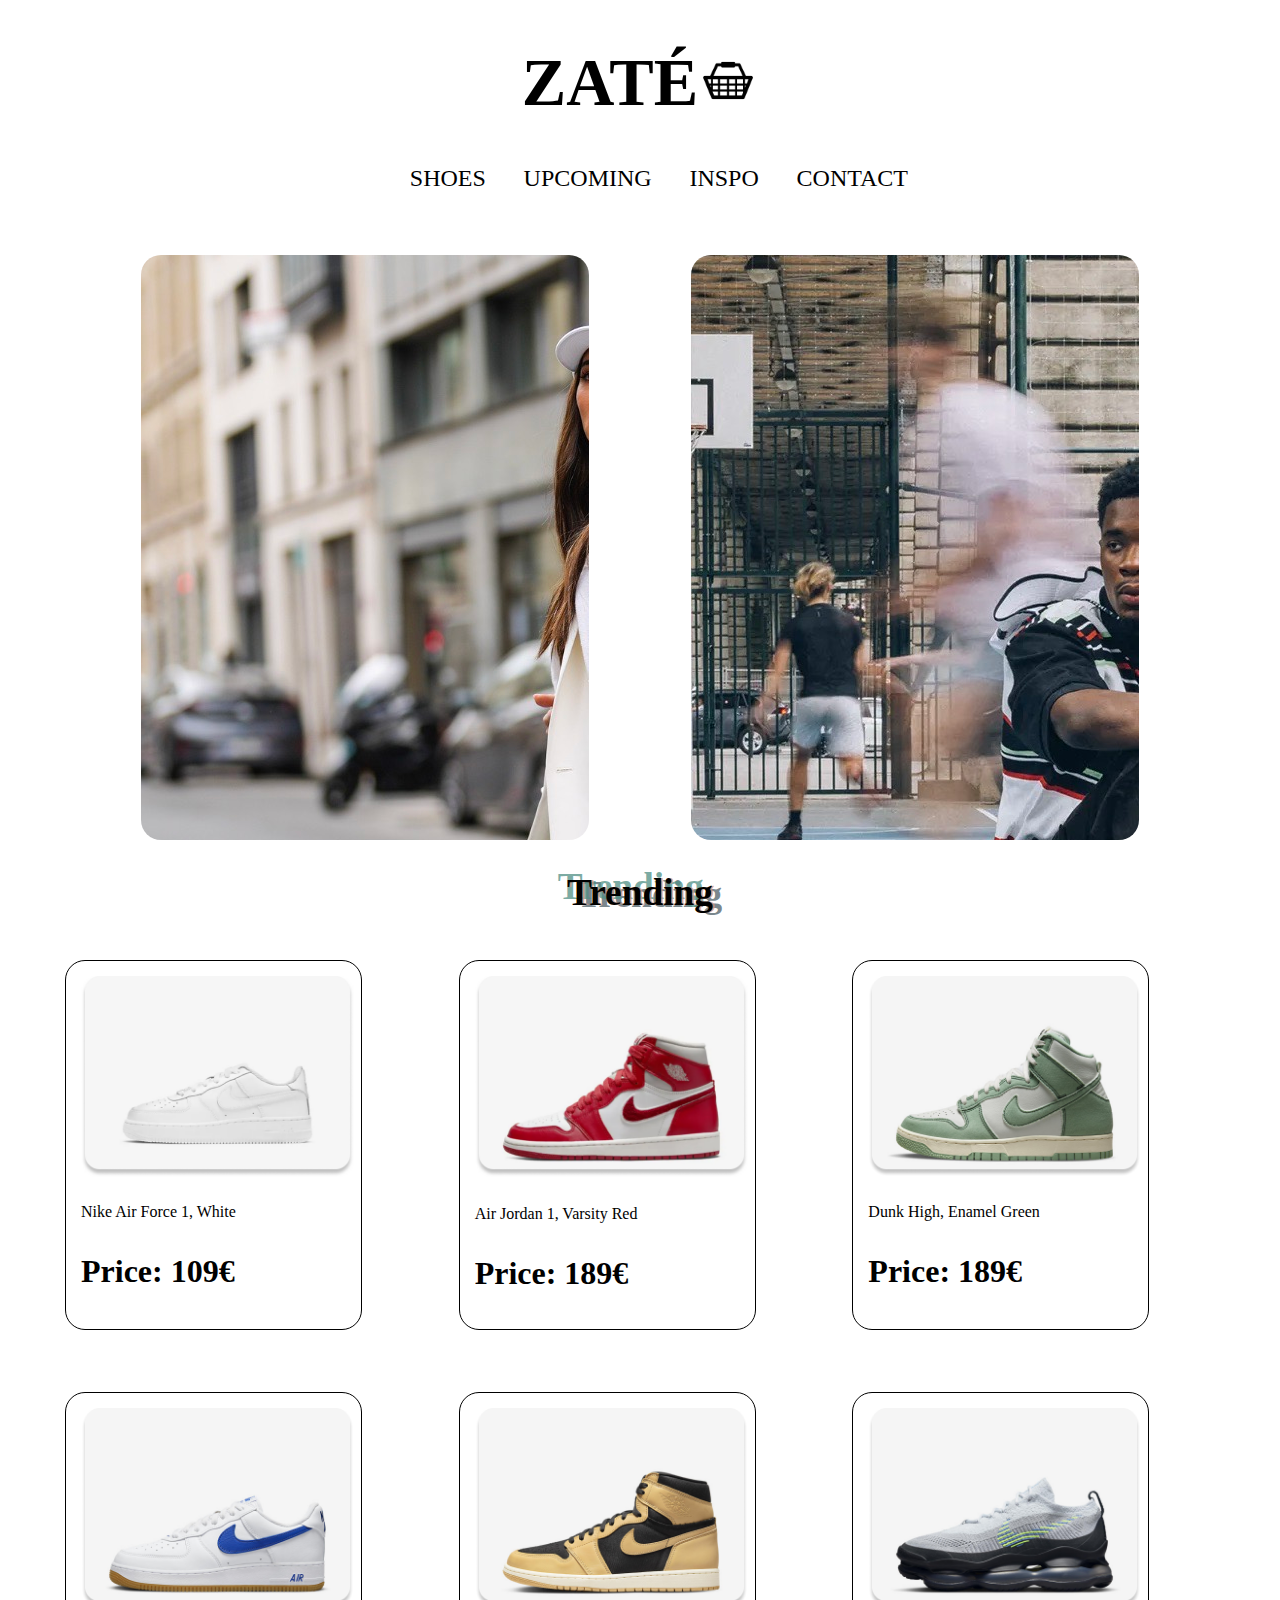
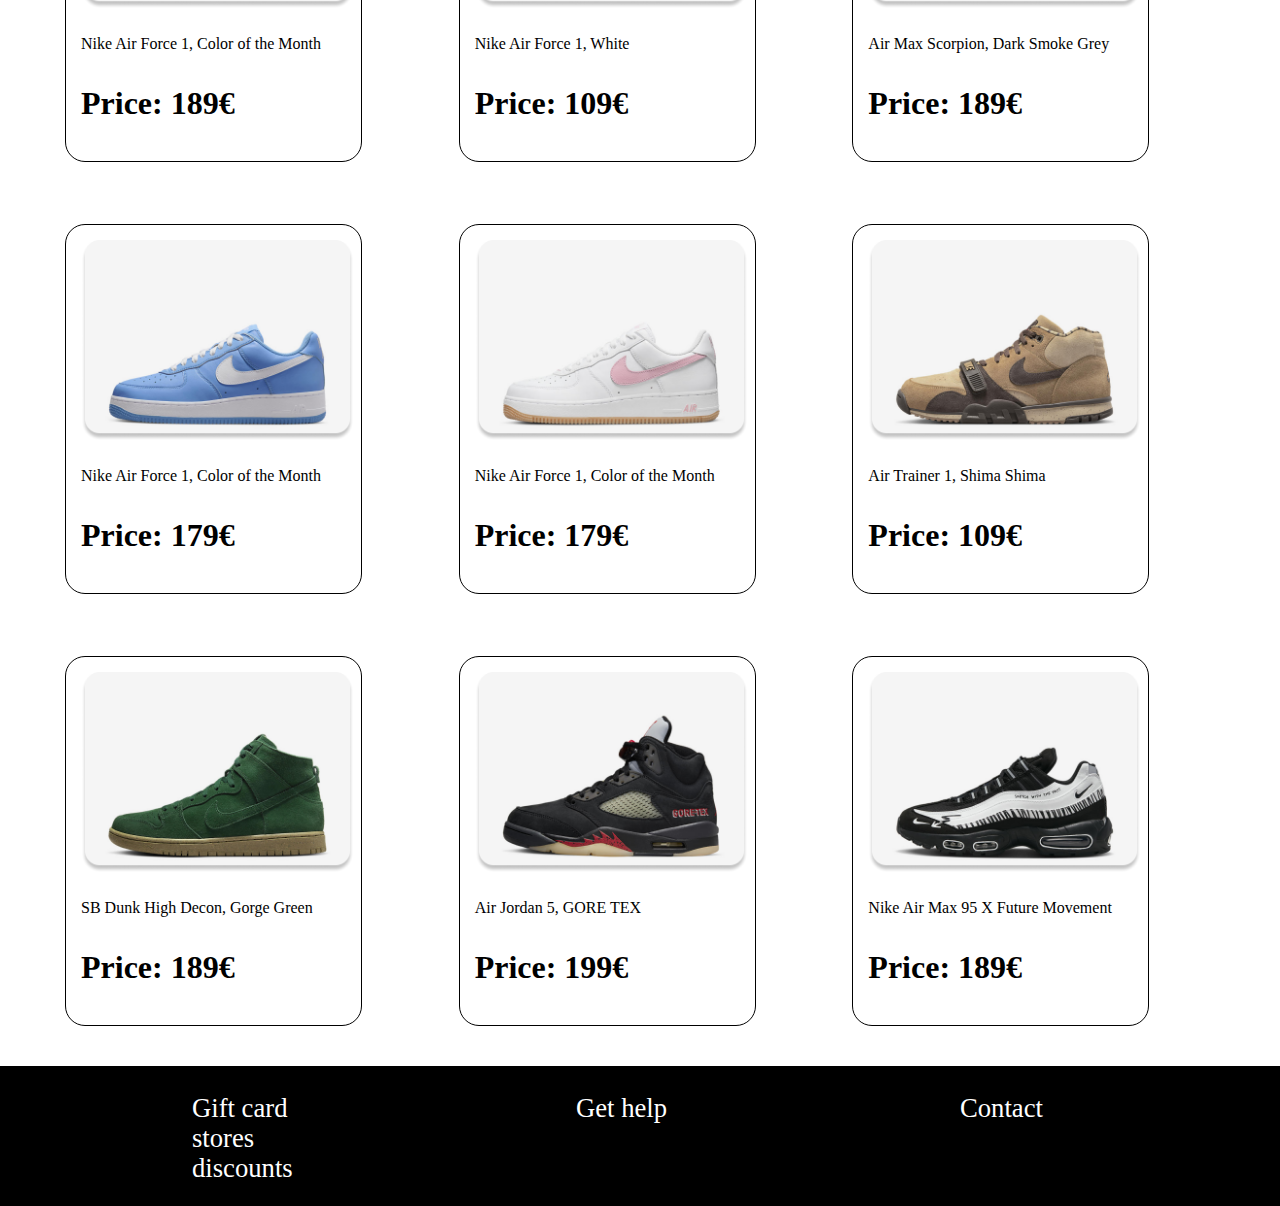
==== commit ff6eac50: "last version Yousef" ====
--- a/index.html
+++ b/index.html
@@ -7,12 +7,20 @@
     <link rel="stylesheet" href="css/index.css" />
     <link rel="stylesheet" href="css/querry.css" />
     <link rel="stylesheet" href="css/global.css" />
+    <script src="js/global.js" defer></script>
     <title>ZATÉ</title>
   </head>
   <body>
     <header>
       <nav>
-        <h1 class="logo">ZATÉ</h1>
+        <div class="toplogos">
+          <div></div>
+          <h1 class="logo">ZATÉ</h1>
+          <divv class="basketKirekhar">
+            <img class="basket" src="media/basket_icon.png" alt="" />
+            <span class="basketbadge">1</span>
+          </divv>
+        </div>
         <button class="hamburger" style="align-self: baseline">
           <div class="bar"></div>
         </button>
--- a/css/index.css
+++ b/css/index.css
@@ -7,6 +7,13 @@
   margin-right: 40px;
 }
 /*Here is header and navigationbar*/
+
+.toplogos {
+  display: flex;
+  flex-direction: row;
+  justify-content: space-between;
+  align-items: center;
+}
 
 nav {
   display: flex;
@@ -23,6 +30,31 @@
   align-items: center;
   width: 60vw;
   text-indent: 1cm;
+}
+
+.basketKirekhar {
+  width: 60px;
+  position: relative;
+}
+
+.basketbadge {
+  display: none;
+  background-color: rgb(115, 105, 105);
+  font-weight: 700;
+  color: aliceblue;
+  border-radius: 50%;
+  width: 30px;
+  height: 30px;
+  padding-left: 12px;
+  padding-top: 6px;
+  box-sizing: border-box;
+  position: absolute;
+  top: 45px;
+  right: 0;
+}
+
+.basket {
+  width: 100%;
 }
 
 a {
@@ -220,19 +252,19 @@
 
 @keyframes slideWoman {
   0% {
-    background-image: url(/media/women.jpeg);
+    background-image: url(https://ju-nmd2022.github.io/wuid-project-group-11/media/women.jpeg);
     background-size: calc(50vh 35vw);
     background-size: cover;
     background-repeat: no-repeat;
   }
   50% {
-    background-image: url(/media/woman2.jpeg);
+    background-image: url(https://ju-nmd2022.github.io/wuid-project-group-11/media/woman2.jpeg);
     background-size: calc(50vh 35vw);
     background-size: cover;
     background-repeat: no-repeat;
   }
   100% {
-    background-image: url(/media/woman3.jpeg);
+    background-image: url(https://ju-nmd2022.github.io/wuid-project-group-11/media/woman3.jpeg);
     background-size: calc(50vh 35vw);
     background-size: cover;
     background-repeat: no-repeat;
@@ -241,19 +273,19 @@
 
 @keyframes slideMan {
   0% {
-    background-image: url(/media/men.jpeg);
+    background-image: url(https://ju-nmd2022.github.io/wuid-project-group-11/media/men.jpeg);
     background-size: calc(50vh 35vw);
     background-size: cover;
     background-repeat: no-repeat;
   }
   50% {
-    background-image: url(/media/man2.jpeg);
+    background-image: url(https://ju-nmd2022.github.io/wuid-project-group-11/media/man2.jpeg);
     background-size: calc(50vh 35vw);
     background-repeat: no-repeat;
     background-size: cover;
   }
   100% {
-    background-image: url(/media/man3.jpeg);
+    background-image: url(https://ju-nmd2022.github.io/wuid-project-group-11/media/man3.jpeg);
     background-size: calc(50vh 35vw);
     background-repeat: no-repeat;
     background-size: cover;
--- a/css/querry.css
+++ b/css/querry.css
@@ -20,6 +20,20 @@
   }
   .customer-grid {
     grid-template-columns: 1fr 1fr;
+  }
+  .big-box {
+    height: 54px;
+    border-radius: 10px;
+    width: 420px;
+    margin-top: 22px;
+    margin-bottom: 22px;
+  }
+  .small-box {
+    height: 54px;
+    border-radius: 10px;
+    width: 190px;
+    margin-top: 22px;
+    margin-bottom: 22px;
   }
 }
 
@@ -44,6 +58,20 @@
   .customer-grid {
     grid-template-columns: 1fr 1fr;
   }
+  .big-box {
+    height: 54px;
+    border-radius: 10px;
+    width: 420px;
+    margin-top: 22px;
+    margin-bottom: 22px;
+  }
+  .small-box {
+    height: 54px;
+    border-radius: 10px;
+    width: 190px;
+    margin-top: 22px;
+    margin-bottom: 22px;
+  }
 }
 
 @media only screen and (max-width: 950px) {
@@ -66,7 +94,21 @@
     font-size: 2.5vw;
   }
   .customer-grid {
-    grid-template-columns: 1fr 1fr;
+    grid-template-columns: 1fr;
+  }
+  .big-box {
+    height: 54px;
+    border-radius: 10px;
+    width: 320px;
+    margin-top: 22px;
+    margin-bottom: 22px;
+  }
+  .small-box {
+    height: 54px;
+    border-radius: 10px;
+    width: 160px;
+    margin-top: 22px;
+    margin-bottom: 22px;
   }
 }
 
--- a/css/global.css
+++ b/css/global.css
@@ -1,9 +1,62 @@
+.toplogos {
+  display: flex;
+  flex-direction: row;
+  justify-content: space-between;
+  align-items: center;
+}
+
+nav {
+  display: flex;
+  flex-direction: column;
+  justify-content: center;
+  align-items: center;
+}
 .logo {
   font-size: 50pt;
   text-align: center;
   font-family: "Inria Serif";
+  color: black;
+}
+.toplogos {
+  display: flex;
+  flex-direction: row;
+  justify-content: space-between;
+  align-items: center;
+}
+.navigationbar {
+  margin-bottom: 7vh;
+  background-color: white;
+  display: flex;
+  justify-content: center;
+  align-items: center;
+  width: 60vw;
+  text-indent: 1cm;
 }
 
+.basketKirekhar {
+  width: 60px;
+  position: relative;
+}
+
+.basketbadge {
+  display: none;
+  background-color: rgb(115, 105, 105);
+  font-weight: 700;
+  color: aliceblue;
+  border-radius: 50%;
+  width: 30px;
+  height: 30px;
+  padding-left: 12px;
+  padding-top: 6px;
+  box-sizing: border-box;
+  position: absolute;
+  top: 45px;
+  right: 0;
+}
+
+.basket {
+  width: 100%;
+}
 /*Footer Section*/
 
 footer {
